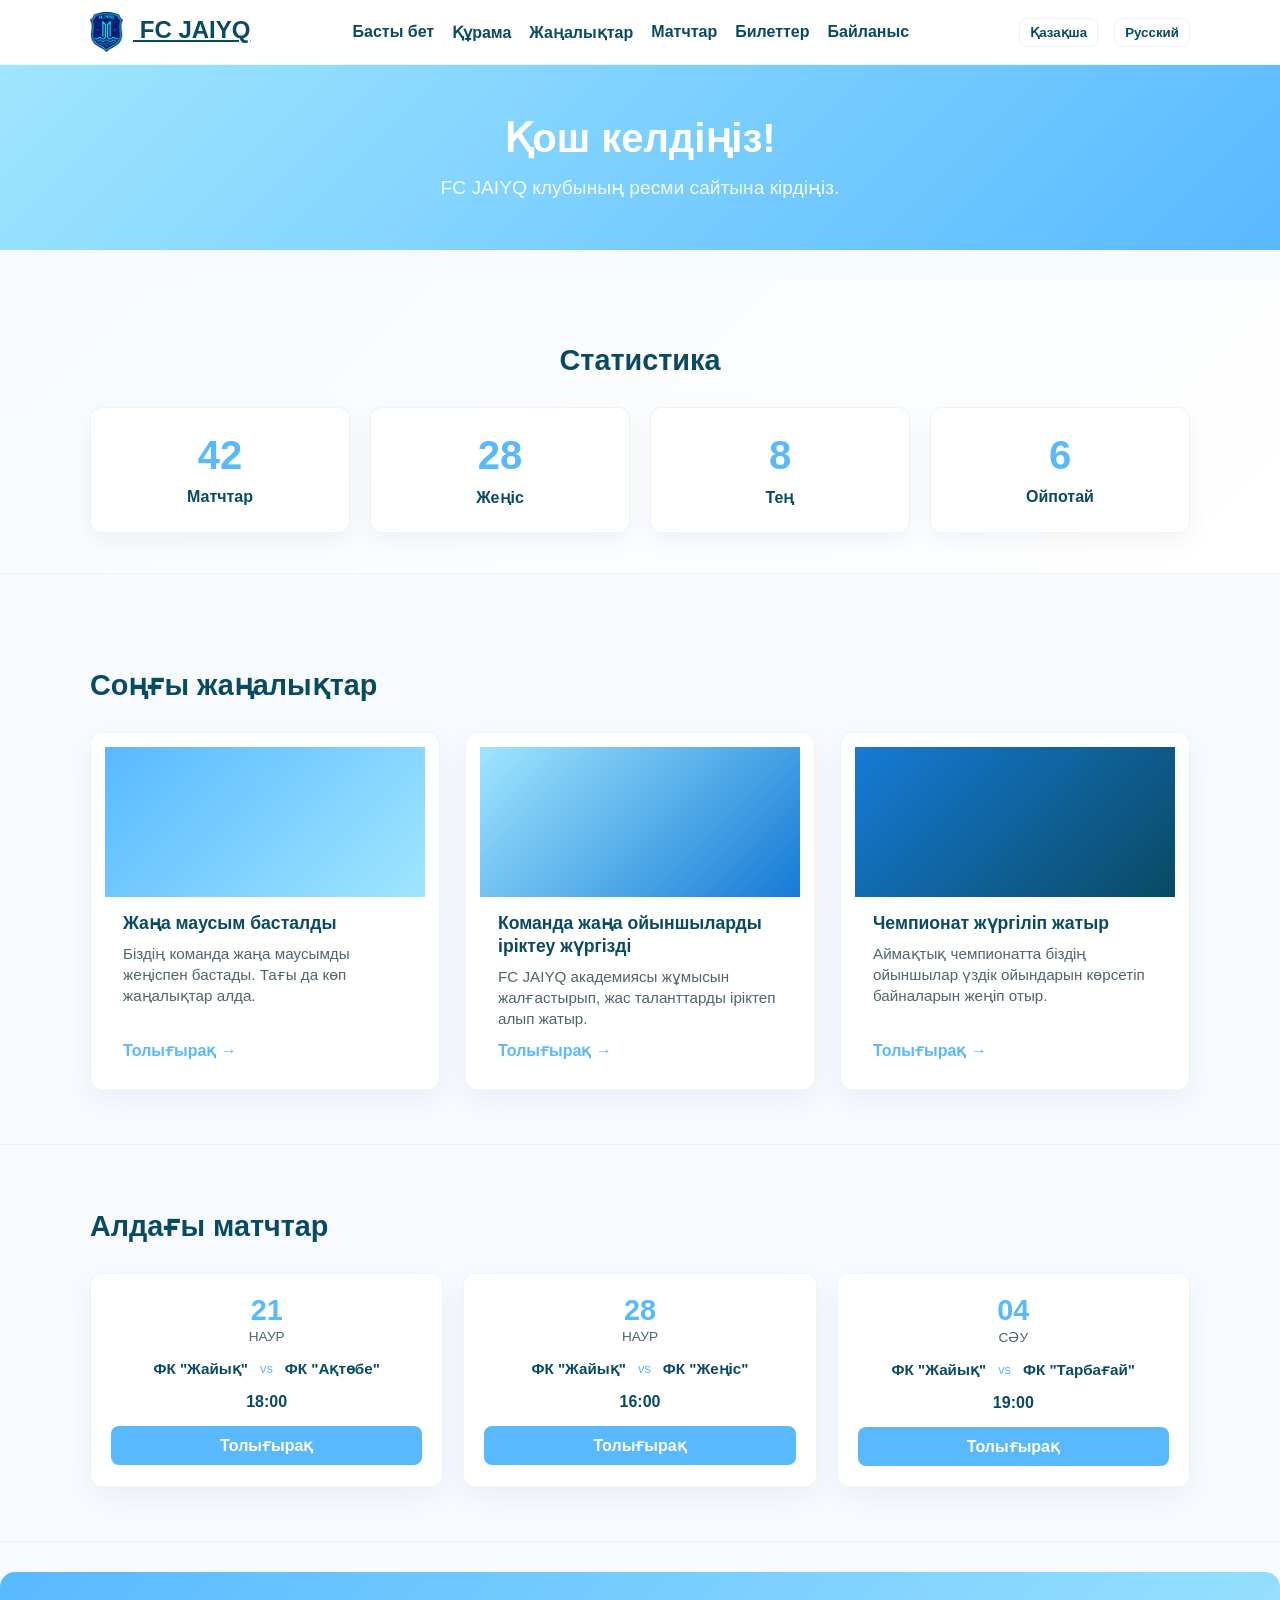
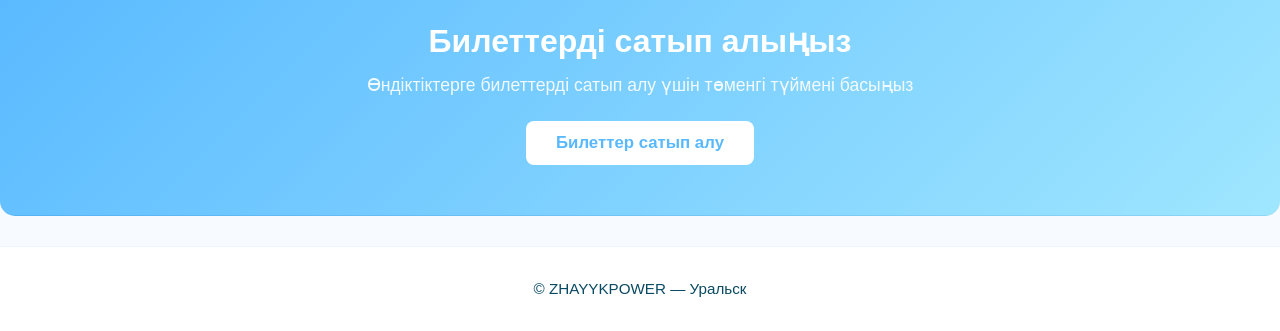
==== index.html @ 55a3f1bd "initial commit" ====
<!DOCTYPE html>
<html lang="kk">
  <head>
    <meta charset="utf-8">
    <meta name="viewport" content="width=device-width, initial-scale=1">
    <meta name="description" content="FC JAIYQ ресми клуб сайты — жаңалықтар, матчтар және команда туралы ақпарат">
    <title>FC JAIYQ | Басты бет</title>
    <link rel="stylesheet" href="CSS/jaiyq.css">
    <!-- lang.js is expected to be in the js/ folder in this project -->
    <script src="js/lang.js" defer></script>
  </head>
  <body>

    <header class="site-header" role="banner">
      <div class="container header-inner">
        <div class="logo">
          <a href="indexjaiyq.html" aria-label="FC JAIYQ басты бет">
            <img src="png/emblem1.png" alt="FC JAIYQ Logo" style="height: 40px; margin-right: 10px; vertical-align: middle;">
            FC JAIYQ
          </a>
        </div>

        <nav class="main-nav" role="navigation" aria-label="Primary">
          <ul>
            <li><a href="indexjaiyq.html" data-key="home">Басты бет</a></li>
            <li><a href="team.html" data-key="team">Құрама</a></li>
            <li><a href="news.html" data-key="news">Жаңалықтар</a></li>
            <li><a href="fixtures.html" data-key="fixtures">Матчтар</a></li>
            <li><a href="tickets.html" data-key="tickets">Билеттер</a></li>
            <li><a href="contact.html" data-key="contact">Байланыс</a></li>
          </ul>
        </nav>

        <div class="language-switcher" aria-label="Тіл таңдау">
          <button type="button" onclick="setLanguage('kk')">Қазақша</button>
          <button type="button" onclick="setLanguage('ru')">Русский</button>
        </div>
      </div>
    </header>

    <main id="main">
      <section class="hero">
        <div class="container">
          <h1 data-key="welcome">Қош келдіңіз!</h1>
          <p data-key="intro">FC JAIYQ клубының ресми сайтына кірдіңіз.</p>
        </div>
      </section>

      <!-- Statistics Section -->
      <section class="stats-section">
        <div class="container">
          <h2 data-key="stats_title">Статистика</h2>
          <div class="stats-grid">
            <div class="stat-card">
              <div class="stat-number">42</div>
              <p data-key="stat_matches">Матчтар</p>
            </div>
            <div class="stat-card">
              <div class="stat-number">28</div>
              <p data-key="stat_wins">Жеңіс</p>
            </div>
            <div class="stat-card">
              <div class="stat-number">8</div>
              <p data-key="stat_draws">Тең</p>
            </div>
            <div class="stat-card">
              <div class="stat-number">6</div>
              <p data-key="stat_losses">Ойпотай</p>
            </div>
          </div>
        </div>
      </section>

      <!-- Recent News Section -->
      <section class="news-highlights">
        <div class="container">
          <h2 data-key="recent_news">Соңғы жаңалықтар</h2>
          <div class="news-grid">
            <article class="news-preview">
              <div class="news-image" style="background: linear-gradient(135deg, var(--light-blue), var(--light-blue-light));"></div>
              <h3 data-key="news_item1_title">Жаңа маусым басталды</h3>
              <p data-key="news_item1_text">Біздің команда жаңа маусымды жеңіспен бастады. Тағы да көп жаңалықтар алда.</p>
              <a href="news.html" class="read-more" data-key="read_more">Толығырақ →</a>
            </article>

            <article class="news-preview">
              <div class="news-image" style="background: linear-gradient(135deg, var(--light-blue-light), var(--light-blue-dark));"></div>
              <h3>Команда жаңа ойыншыларды іріктеу жүргізді</h3>
              <p>FC JAIYQ академиясы жұмысын жалғастырып, жас таланттарды іріктеп алып жатыр.</p>
              <a href="news.html" class="read-more" data-key="read_more">Толығырақ →</a>
            </article>

            <article class="news-preview">
              <div class="news-image" style="background: linear-gradient(135deg, var(--light-blue-dark), var(--accent-dark));"></div>
              <h3>Чемпионат жүргіліп жатыр</h3>
              <p>Аймақтық чемпионатта біздің ойыншылар үздік ойындарын көрсетіп байналарын жеңіп отыр.</p>
              <a href="news.html" class="read-more" data-key="read_more">Толығырақ →</a>
            </article>
          </div>
        </div>
      </section>

      <!-- Nearest Matches Section -->
      <section class="nearest-matches">
        <div class="container">
          <h2 data-key="upcoming_matches">Алдағы матчтар</h2>
          <div class="matches-list">
            <article class="match-preview">
              <div class="match-date">
                <div class="day">21</div>
                <div class="month">Наур</div>
              </div>
              <div class="match-teams">
                <div class="team">ФК "Жайық"</div>
                <div class="vs">vs</div>
                <div class="team">ФК "Ақтөбе"</div>
              </div>
              <div class="match-time">18:00</div>
              <a href="fixtures.html?match=jaiyaq-vs-aktobe&date=2026-03-21" class="btn-join">Толығырақ</a>
            </article>

            <article class="match-preview">
              <div class="match-date">
                <div class="day">28</div>
                <div class="month">Наур</div>
              </div>
              <div class="match-teams">
                <div class="team">ФК "Жайық"</div>
                <div class="vs">vs</div>
                <div class="team">ФК "Жеңіс"</div>
              </div>
              <div class="match-time">16:00</div>
              <a href="fixtures.html?match=jaiyaq-vs-zhenya&date=2026-03-28" class="btn-join">Толығырақ</a>
            </article>

            <article class="match-preview">
              <div class="match-date">
                <div class="day">04</div>
                <div class="month">Сәу</div>
              </div>
              <div class="match-teams">
                <div class="team">ФК "Жайық"</div>
                <div class="vs">vs</div>
                <div class="team">ФК "Тарбағай"</div>
              </div>
              <div class="match-time">19:00</div>
              <a href="fixtures.html" class="btn-join">Толығырақ</a>
            </article>
          </div>
        </div>
      </section>

      <!-- Tickets CTA Section -->
      <section class="tickets-cta">
        <div class="container">
          <div class="cta-content">
            <h2 data-key="get_tickets">Билеттерді сатып алыңыз</h2>
            <p data-key="tickets_subtitle">Өндіктіктерге билеттерді сатып алу үшін төменгі түймені басыңыз</p>
            <a href="tickets.html" class="btn-join btn-large">Билеттер сатып алу</a>
          </div>
        </div>
      </section>
    </main>

    <footer class="site-footer">
      <div class="container">
        <p>&copy; ZHAYYKPOWER — Уральск</p>
      </div>
    </footer>
  </body>
</html>
---- CSS/jaiyq.css ----
/* Cleaned stylesheet — color changes reverted/removed
   Assumption: user wants recent color overrides removed and stylesheet restored
   to a stable, lighter baseline. This keeps layout and fixtures styles intact. */

:root {
  --bg: #f7fbff;            /* subtle off-white / very light blue */
  --header-bg: #ffffff;     /* header/footer mostly white */
  --white: #ffffff;
  --light-blue: #59b9ff;    /* friendly light-blue (reverted to lighter tone) */
  --light-blue-light: #9fe6ff;
  --light-blue-dark: #167bd6; /* keep medium blue as an accent */
  --accent-dark: #094a63;
  --hover-blue: #0f65b3;
  --text: #062a38;
  --muted: #4f656e;
  --card-bg: #ffffff;
  --card-border: rgba(22,123,214,0.08);
  --shadow: rgba(8,20,30,0.05);
}

/* Base layout */
body {
  margin: 0;
  padding: 0;
  font-family: 'Segoe UI', Tahoma, Geneva, Verdana, sans-serif;
  background-color: var(--bg);
  color: var(--text);
}

header {
  background-color: var(--header-bg);
  display: flex;
  justify-content: space-between;
  align-items: center;
  padding: 12px 22px;
  border-bottom: 1px solid var(--card-border);
}

/* Ensure inner container arranges logo, nav and language switcher correctly */
.header-inner {
  display: flex;
  align-items: center;
  justify-content: space-between;
  gap: 20px;
  width: 100%;
}

.main-nav {
  flex: 1 1 auto;
}

.main-nav ul {
  display: flex;
  justify-content: center; /* keep nav centered between logo and language switcher */
  margin: 0;
  padding: 0;
  list-style: none;
  gap: 18px;
}

.logo {
  font-size: 1.5em;
  font-weight: 700;
  color: var(--accent-dark);
}

nav a {
  color: var(--accent-dark);
  text-decoration: none;
  font-weight: 600;
  transition: color 0.15s ease;
}

nav a:hover {
  color: var(--light-blue-dark);
}

.language-switcher button {
  background-color: transparent;
  color: var(--accent-dark);
  border: 1px solid rgba(0,0,0,0.06);
  padding: 6px 10px;
  margin-left: 8px;
  border-radius: 8px;
  cursor: pointer;
  font-weight: 700;
  transition: transform 0.12s ease, box-shadow 0.12s ease, background-color 0.12s ease;
}

.language-switcher button:hover {
  transform: translateY(-1px);
  box-shadow: 0 6px 18px rgba(11,116,222,0.06);
}

/* Make language switcher sit on the right and align its buttons */
.language-switcher {
  display: flex;
  gap: 8px;
  align-items: center;
}

section {
  padding: 40px 30px;
  border-bottom: 1px solid rgba(0,0,0,0.04);
}

section h2 {
  color: var(--accent-dark);
  margin-bottom: 18px;
  font-size: 1.35em;
}

player-card, article {
  background-color: var(--card-bg);
  padding: 14px;
  border-radius: 10px;
  margin-bottom: 14px;
  border-left: 3px solid var(--light-blue-light);
  box-shadow: 0 8px 24px var(--shadow);
}

footer {
  background-color: var(--header-bg);
  color: var(--accent-dark);
  text-align: center;
  padding: 18px 12px;
  font-size: 0.95em;
  border-top: 1px solid var(--card-border);
}

/* small utility to ensure good contrast for links in header/footer */
header a, footer a { color: var(--accent-dark); }

/* Utility: make language-switcher active state from JS */
.language-switcher button.active {
  background-color: var(--light-blue);
  color: var(--white);
  border-color: rgba(0,0,0,0.06);
}

/* Layout utility: centered container used site-wide */
.container {
  max-width: 1100px;
  margin: 0 auto;
  padding: 0 20px;
}

/* Fixtures / Matches gallery styles */
.fixtures-section {
  padding: 36px 0;
}

.fixtures-grid {
  display: grid;
  grid-template-columns: repeat(auto-fill, minmax(260px, 1fr));
  gap: 18px;
}

.match-card {
  background: var(--card-bg);
  border-radius: 12px;
  overflow: hidden;
  box-shadow: 0 10px 30px var(--shadow);
  border: 1px solid var(--card-border);
  display: flex;
  flex-direction: column;
}

.match-media {
  height: 150px;
  background: linear-gradient(180deg, rgba(89,185,255,0.06), rgba(89,185,255,0.02));
  display: flex;
  align-items: center;
  justify-content: center;
}

.match-media img {
  max-width: 100%;
  max-height: 100%;
  object-fit: cover;
  display: block;
  width: 100%;
  height: 150px;
}

.match-info {
  padding: 14px 16px;
  display: flex;
  flex-direction: column;
  gap: 8px;
}

.match-info .date {
  font-size: 0.9em;
  color: var(--muted);
}

.match-info .teams {
  font-weight: 700;
  color: var(--accent-dark);
}

.match-meta {
  display: flex;
  justify-content: space-between;
  align-items: center;
  gap: 10px;
}

.btn-join {
  background: var(--light-blue);
  color: var(--white);
  padding: 8px 12px;
  border-radius: 8px;
  border: none;
  font-weight: 700;
  cursor: pointer;
  text-decoration: none;
  display: inline-block;
  transition: transform 0.12s ease, box-shadow 0.12s ease;
}

.btn-join:hover {
  transform: translateY(-1px);
  box-shadow: 0 6px 18px rgba(11,116,222,0.12);
}

@media (max-width: 520px) {
  .match-media { height: 120px; }
  .match-media img { height: 120px; }
}

/* Statistics Section */
.stats-section {
  background: linear-gradient(135deg, var(--bg), var(--header-bg));
  padding: 40px 30px;
  margin: 30px 0;
}

.stats-section h2 {
  text-align: center;
  color: var(--accent-dark);
  margin-bottom: 30px;
  font-size: 1.8em;
}

.stats-grid {
  display: grid;
  grid-template-columns: repeat(auto-fit, minmax(150px, 1fr));
  gap: 20px;
}

.stat-card {
  background: var(--card-bg);
  padding: 25px;
  border-radius: 12px;
  text-align: center;
  border: 1px solid var(--card-border);
  box-shadow: 0 8px 24px var(--shadow);
}

.stat-number {
  font-size: 2.5em;
  font-weight: 700;
  color: var(--light-blue);
  margin-bottom: 10px;
}

.stat-card p {
  margin: 0;
  color: var(--accent-dark);
  font-weight: 600;
}

/* Recent News Section */
.news-highlights {
  padding: 40px 30px;
}

.news-highlights h2 {
  color: var(--accent-dark);
  margin-bottom: 30px;
  font-size: 1.8em;
}

.news-grid {
  display: grid;
  grid-template-columns: repeat(auto-fit, minmax(280px, 1fr));
  gap: 25px;
}

.news-preview {
  background: var(--card-bg);
  border-radius: 12px;
  overflow: hidden;
  border: 1px solid var(--card-border);
  box-shadow: 0 10px 30px var(--shadow);
  display: flex;
  flex-direction: column;
  transition: transform 0.15s ease, box-shadow 0.15s ease;
}

.news-preview:hover {
  transform: translateY(-4px);
  box-shadow: 0 15px 40px rgba(22,123,214,0.15);
}

.news-image {
  height: 150px;
  background-size: cover;
  background-position: center;
}

.news-preview h3 {
  color: var(--accent-dark);
  padding: 15px 18px 8px 18px;
  margin: 0;
  font-size: 1.1em;
  line-height: 1.3;
}

.news-preview p {
  color: var(--muted);
  padding: 0 18px 12px 18px;
  margin: 0;
  font-size: 0.95em;
  line-height: 1.4;
  flex-grow: 1;
}

.read-more {
  color: var(--light-blue);
  text-decoration: none;
  padding: 0 18px 15px 18px;
  font-weight: 600;
  transition: color 0.15s ease;
  display: inline-block;
}

.read-more:hover {
  color: var(--light-blue-dark);
}

/* Nearest Matches Section */
.nearest-matches {
  padding: 40px 30px;
  background-color: var(--bg);
}

.nearest-matches h2 {
  color: var(--accent-dark);
  margin-bottom: 30px;
  font-size: 1.8em;
}

.matches-list {
  display: grid;
  grid-template-columns: repeat(auto-fit, minmax(240px, 1fr));
  gap: 20px;
}

.match-preview {
  background: var(--card-bg);
  border-radius: 12px;
  padding: 20px;
  border: 1px solid var(--card-border);
  box-shadow: 0 10px 30px var(--shadow);
  display: flex;
  flex-direction: column;
  gap: 15px;
}

.match-date {
  display: flex;
  flex-direction: column;
  align-items: center;
  gap: 2px;
}

.match-date .day {
  font-size: 1.8em;
  font-weight: 700;
  color: var(--light-blue);
}

.match-date .month {
  font-size: 0.85em;
  color: var(--muted);
  text-transform: uppercase;
}

.match-teams {
  display: flex;
  align-items: center;
  gap: 8px;
  justify-content: center;
}

.match-teams .team {
  font-weight: 600;
  color: var(--accent-dark);
  font-size: 0.95em;
  flex: 0 1 auto;
  text-align: center;
}

.match-teams .vs {
  color: var(--light-blue);
  font-size: 0.8em;
  padding: 2px 4px;
}

.match-time {
  text-align: center;
  font-weight: 700;
  color: var(--accent-dark);
}

.match-preview .btn-join {
  width: 100%;
  text-align: center;
  display: block;
  padding: 10px 0;
}

/* Tickets CTA Section */
.tickets-cta {
  background: linear-gradient(135deg, var(--light-blue), var(--light-blue-light));
  padding: 50px 30px;
  margin: 30px 0;
  border-radius: 15px;
}

.cta-content {
  text-align: center;
}

.cta-content h2 {
  color: var(--white);
  margin: 0 0 15px 0;
  font-size: 2em;
}

.cta-content p {
  color: rgba(255, 255, 255, 0.9);
  margin: 0 0 25px 0;
  font-size: 1.1em;
}

.btn-large {
  background: var(--white);
  color: var(--light-blue);
  padding: 12px 30px;
  font-size: 1.05em;
  display: inline-block;
}

.btn-large:hover {
  background: rgba(255, 255, 255, 0.95);
}

/* Hero Section */
.hero {
  background: linear-gradient(135deg, var(--light-blue-light), var(--light-blue));
  padding: 50px 30px;
  text-align: center;
  margin-bottom: 30px;
}

.hero h1 {
  color: var(--white);
  margin: 0 0 15px 0;
  font-size: 2.5em;
}

.hero p {
  color: rgba(255, 255, 255, 0.9);
  margin: 0;
  font-size: 1.2em;
}

@media (max-width: 768px) {
  .stats-grid {
    grid-template-columns: repeat(2, 1fr);
  }
  
  .news-grid {
    grid-template-columns: 1fr;
  }
  
  .matches-list {
    grid-template-columns: 1fr;
  }
  
  .hero h1 {
    font-size: 1.8em;
  }
  
  .cta-content h2 {
    font-size: 1.5em;
  }
}

/* Ticket Cards Grid */
.tickets-grid {
  display: grid;
  grid-template-columns: repeat(auto-fit, minmax(220px, 1fr));
  gap: 20px;
  margin-top: 20px;
}

.ticket-card {
  background: var(--card-bg);
  border-radius: 12px;
  padding: 20px;
  border: 1px solid var(--card-border);
  box-shadow: 0 10px 30px var(--shadow);
  display: flex;
  flex-direction: column;
  gap: 12px;
  text-align: center;
}

.ticket-card h3 {
  color: var(--accent-dark);
  margin: 0;
  font-size: 1.1em;
}

.ticket-card p {
  margin: 0;
  color: var(--muted);
}

.ticket-card .btn-join {
  align-self: center;
  margin-top: 8px;
}
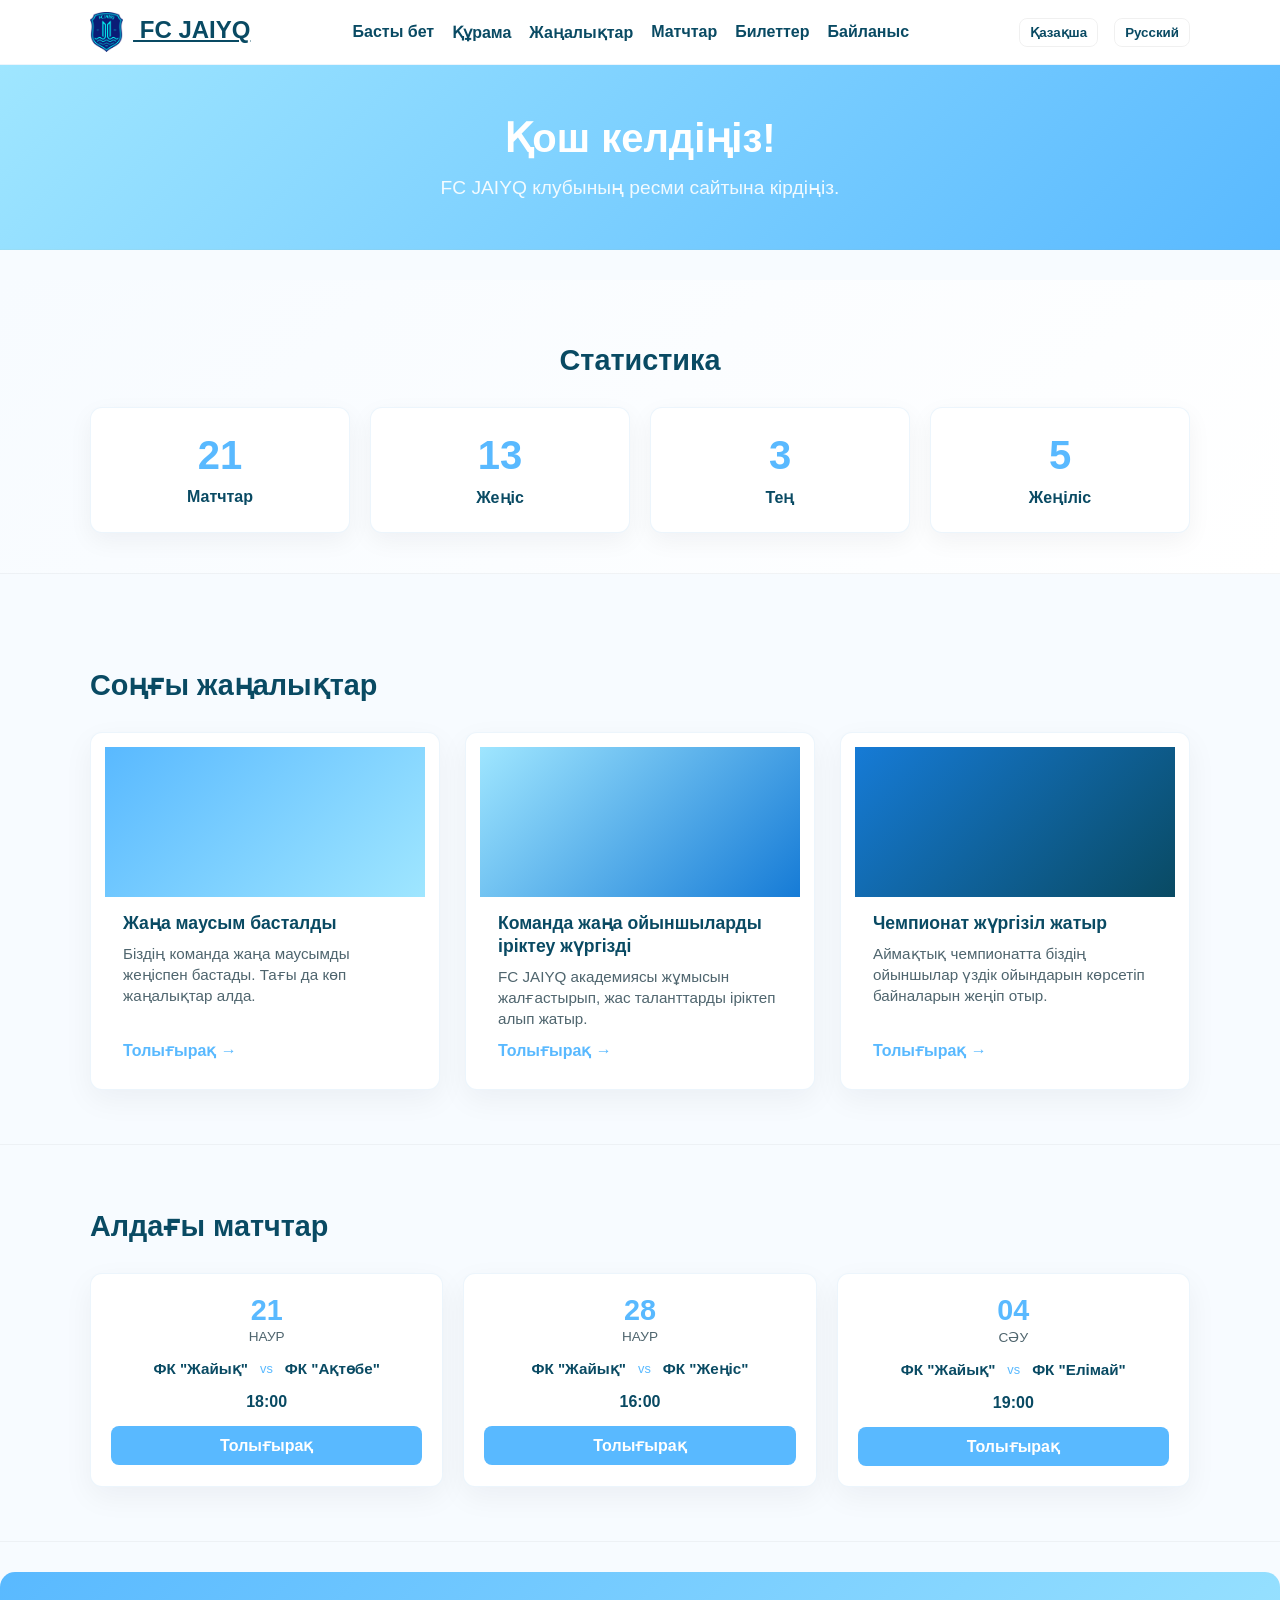
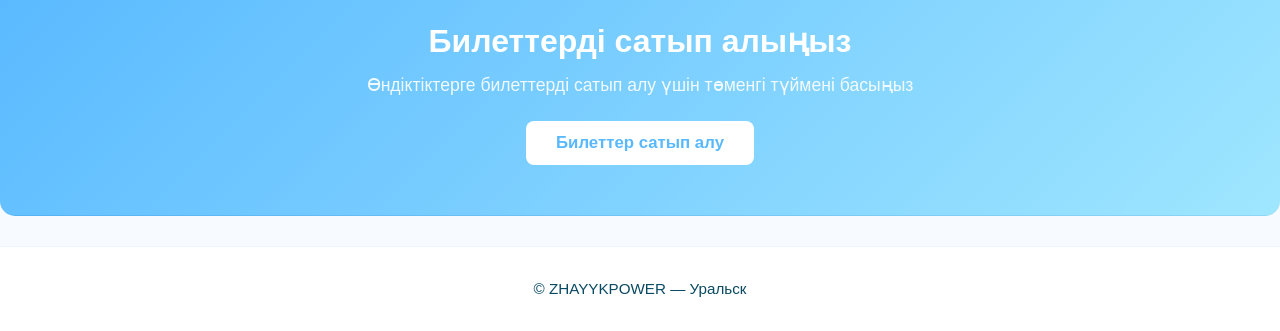
==== commit 4bafe14c: "update main page" ====
--- a/index.html
+++ b/index.html
@@ -52,20 +52,20 @@
           <h2 data-key="stats_title">Статистика</h2>
           <div class="stats-grid">
             <div class="stat-card">
-              <div class="stat-number">42</div>
-              <p data-key="stat_matches">Матчтар</p>
+              <div class="stat-number">21</div>
+              <p data-key="stat_matches">Матч</p>
             </div>
             <div class="stat-card">
-              <div class="stat-number">28</div>
+              <div class="stat-number">13</div>
               <p data-key="stat_wins">Жеңіс</p>
             </div>
             <div class="stat-card">
-              <div class="stat-number">8</div>
+              <div class="stat-number">3</div>
               <p data-key="stat_draws">Тең</p>
             </div>
             <div class="stat-card">
-              <div class="stat-number">6</div>
-              <p data-key="stat_losses">Ойпотай</p>
+              <div class="stat-number">5</div>
+              <p data-key="stat_losses">Жеңіліс</p>
             </div>
           </div>
         </div>
@@ -92,7 +92,7 @@
 
             <article class="news-preview">
               <div class="news-image" style="background: linear-gradient(135deg, var(--light-blue-dark), var(--accent-dark));"></div>
-              <h3>Чемпионат жүргіліп жатыр</h3>
+              <h3>Чемпионат жүргізіл жатыр</h3>
               <p>Аймақтық чемпионатта біздің ойыншылар үздік ойындарын көрсетіп байналарын жеңіп отыр.</p>
               <a href="news.html" class="read-more" data-key="read_more">Толығырақ →</a>
             </article>
@@ -141,7 +141,7 @@
               <div class="match-teams">
                 <div class="team">ФК "Жайық"</div>
                 <div class="vs">vs</div>
-                <div class="team">ФК "Тарбағай"</div>
+                <div class="team">ФК "Елімай"</div>
               </div>
               <div class="match-time">19:00</div>
               <a href="fixtures.html" class="btn-join">Толығырақ</a>
@@ -155,7 +155,7 @@
         <div class="container">
           <div class="cta-content">
             <h2 data-key="get_tickets">Билеттерді сатып алыңыз</h2>
-            <p data-key="tickets_subtitle">Өндіктіктерге билеттерді сатып алу үшін төменгі түймені басыңыз</p>
+            <p data-key="tickets_subtitle">Ойындарға билеттерді сатып алу үшін төменгі түймені басыңыз</p>
             <a href="tickets.html" class="btn-join btn-large">Билеттер сатып алу</a>
           </div>
         </div>
